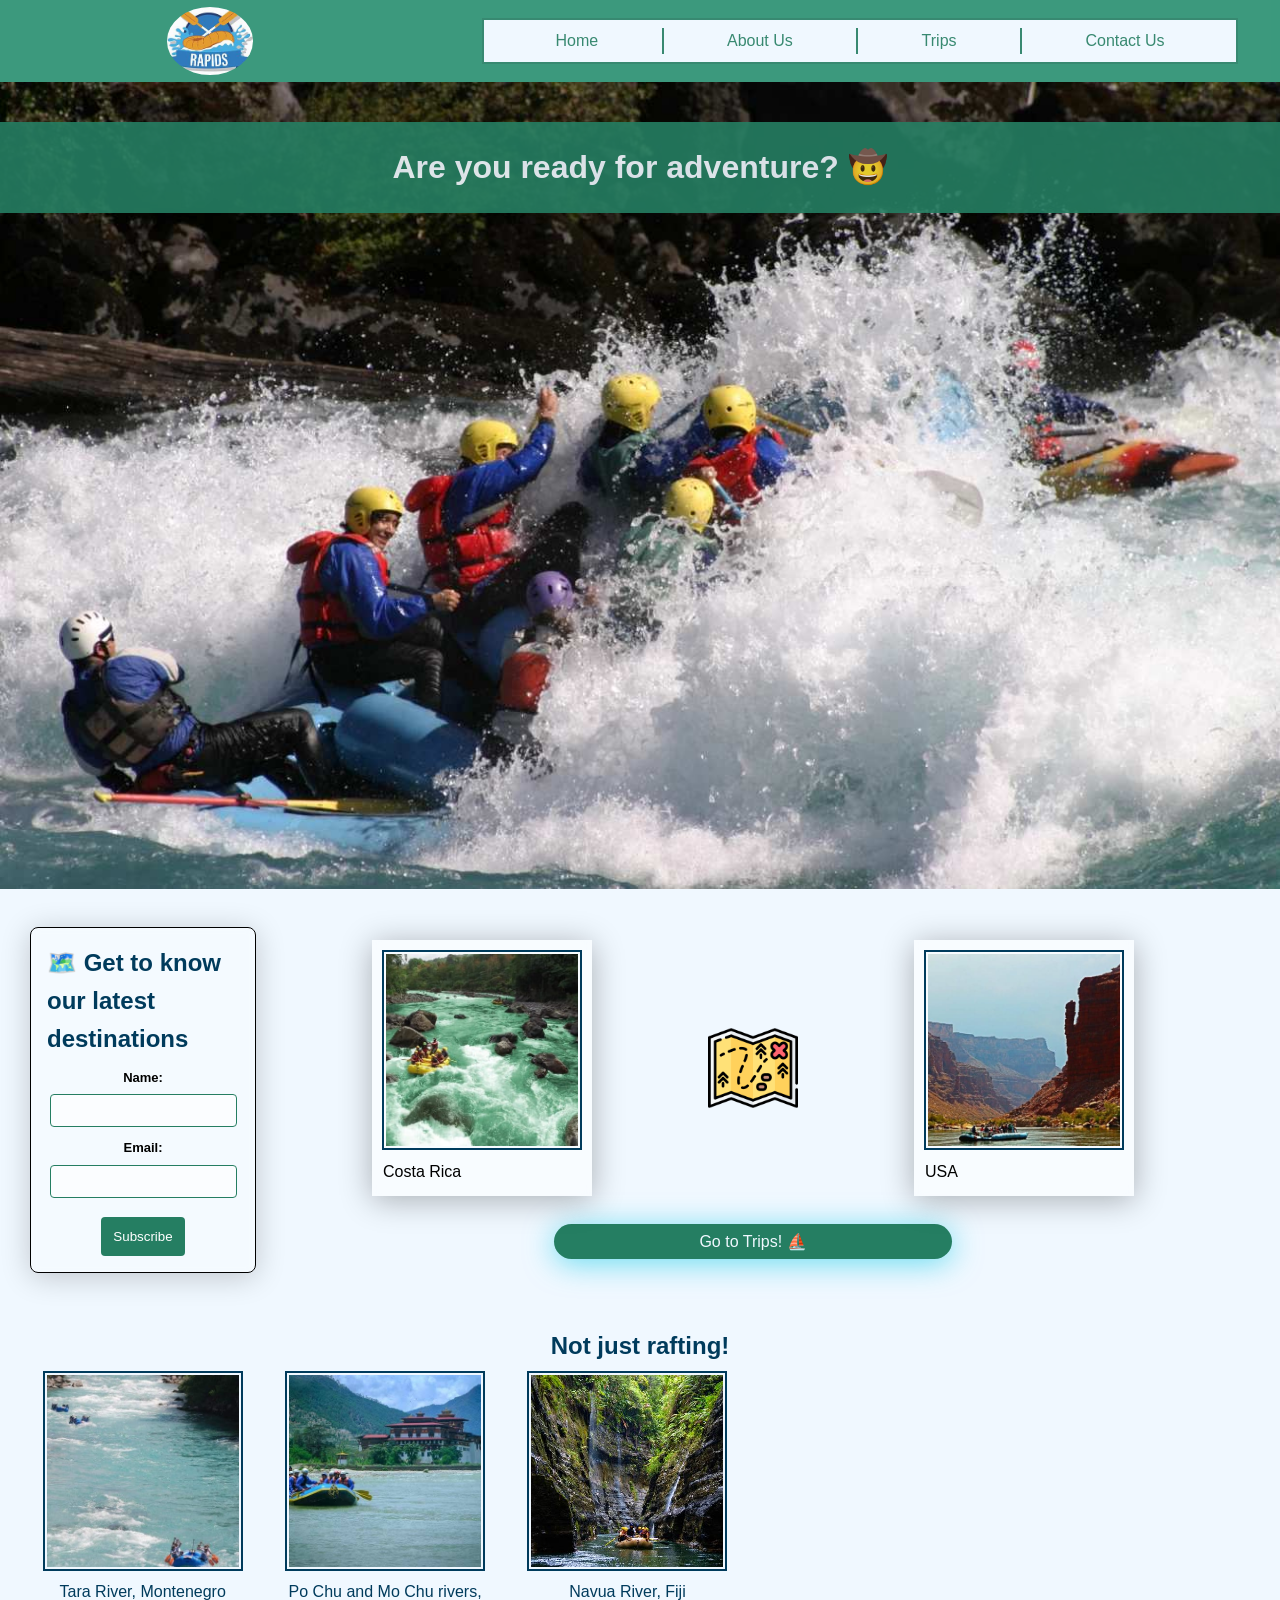
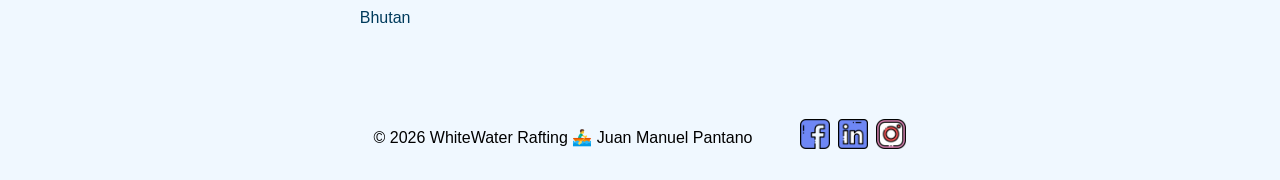
==== wwr/index.html @ 2a5b2a6c "home page design" ====
<!DOCTYPE HTML>
<html lang="english">

<head>
    <meta charset="UTF-8">
    <meta name="viewport" content="width=device-width, initial-scale=1.0">
    <meta name="description"
      content="Rafting Site landing page, information basic trip summaries and enrollment strategies.">
    <meta name="author" content="Juan Manuel Pantano Cordoba">
    <link rel="stylesheet" href="styles/rafting.css">
    <title>WhiteWater</title>
</head>

<body>
    <header>
        <img src="images/z-crossedoars.jpeg" alt="Logo of Rafting Company">
        <nav>
            <a href="index.html">Home</a>
            <a href="about.html">About Us</a>
            <a href="trips.html">Trips</a>
            <a href="contact.html">Contact Us</a>
        </nav>
    </header>
    <main>
        <div class="hero">
            <img src="images/iadventure.jpg" alt="Rafting activity">
            <h1>Are you ready for adventure? 🤠</h1>
        </div>
        <section class="news">

            <form class="newsletter" action="/subscribe" method="post">
                <h2>🗺️ Get to know our latest destinations </h2>
                <label for="name">Name:</label>
                <input type="text" id="name" name="name" required />

                <label for="email">Email:</label>
                <input type="email" id="email" name="email" required />

                <button type="submit">Subscribe</button>
            </form>
            <figure>
                <img src="images/pacuareriver.jpg" alt="Pacuare River">
                <figcaption>Costa Rica</figcaption>
            </figure>
            <img src="images/sign.png" alt="" class="sign">
            <figure>
                <img src="images/grandcanyon.jpg" alt="Grand Canyon River">
                <figcaption>USA</figcaption>
            </figure>

            <a href="trips.html">Go to Trips! ⛵</a>
        </section>
        <section class="adventures">
            <h2>Not just rafting!</h2>
            <figure>
                <img src="images/tarariver.jpg" alt="River">
                <figcaption>Tara River, Montenegro</figcaption>
            </figure>
            <figure>
                <img src="images/buthanriver.jpg" alt="River">
                <figcaption>Po Chu and Mo Chu rivers, Bhutan</figcaption>
            </figure>
            <figure>
                <img src="images/fiji.jpg" alt="River">
                <figcaption>Navua River, Fiji</figcaption>
            </figure>
        </section>
    </main>
    <footer>
        <p> &copy; 2026 WhiteWater Rafting 🚣‍♂️ Juan Manuel Pantano</p>
        <nav class="socialmedia">
            <a href="https://facebook.com">
                <img src="images/facebooklogo.png" alt="Facebook Logo">
            </a>
            <a href="https://linkedin.com">
                <img src="images/linkedin.png" alt="Linkedin Logo">
            </a>
            <a href="https://instagram.com">
                <img src="images/iglogo.png" alt="Instagram Logo">
            </a>
        </nav>
    </footer>
</body>

</html>
---- wwr/styles/rafting.css ----
:root {
    --primary-color: #003B5C;
    --secondary-color: #257E62;
    --accent1-color: #915F00;
    --accent2-color: #F0F8FF;
    --heading-font: "Montserrat", "Trebuchet MS", sans-serif;
    --body-font: "Open Sans", "Helvetica Neue", sans-serif;
}

* {
    margin: 0;
    padding: 0;
    box-sizing: border-box;
}

body {

    background-color: var(--accent2-color);
    font-family: var(--body-font);
    line-height: 1.6;
}

header,
main,
footer {
    max-width: 100%;
    margin: 0 auto;
    overflow: hidden;
    scrollbar-width: thin;
}

header {
    width: 100%;
    display: grid;
    grid-template-columns: 1fr 2fr;
    justify-items: center;
    align-items: center;
    gap: 20px;
    background-color: #298F6F;
    opacity: 0.9;
}

header img {
    width: 100px;
    height: auto;
    padding: 7px;
    border-radius: 100%;
}

header nav {
    display: flex;
    border: solid 2px var(--secondary-color);
    background-color: var(--accent2-color);
    justify-content: center;
    width: 90%;
    cursor: pointer;
}

header nav a {
    text-decoration: none;
    color: var(--secondary-color);
    text-align: center;
    justify-self: center;
    align-items: center;
    font-size: 1em;
    flex: 1 1 auto;
    height: 100%;
}

header nav a:not(:last-child) {
    border-right: 2px solid var(--secondary-color);
}

h1,
h2 {
    color: var(--primary-color);
    font-family: var(--heading-font);
}

nav,
p,
section,
article {
    margin: 16px;
    padding: 8px;
}

.socialmedia {
    display: flex;
    max-width: fit-content;
    gap: 8px;
    justify-content: flex-end;
}

.socialmedia a {
    text-decoration: none;
    max-width: fit-content;
}

.socialmedia a img {
    max-width: 30px;
}

.hero {
    position: relative;
    width: 100%;
    justify-content: center;
    align-items: center;

}

.hero img {
    width: 100%;
    height: auto;
    object-fit: cover;
}

.hero h1 {
    position: absolute;
    background-color: var(--secondary-color);
    color: var(--accent2-color);
    top: 40px;
    width: 100%;
    padding: 20px;
    text-align: center;
    opacity: 0.9;
}

.hero article {
    position: absolute;
    top: 60%;
    left: 5%;
    background-color: var(--accent1-color);
    color: var(--accent2-color);
    opacity: 0.95;
    width: 90%;
    border-radius: 1ch;
}

.hero article img {
    float: right;
    width: 15%;
    margin: 10px;
    border: 1px solid var(--accent2-color);
    border-radius: 1ch;
}

.hero article p {
    margin: 3px;
    font-size: 0.9rem;
    color: var(--accent2-color);
    font-weight: 600;
}

.history {
    display: grid;
    grid-template-columns: 1fr auto 1fr;
    grid-template-rows: auto 1fr;
    text-align: center;
    width: 100%;
    justify-content: center;
    align-items: center;
}

.history h2 {
    grid-column: 1/4;
}

.history img {
    max-width: 200px;
}

.history p {
    font-size: small;
}

.adventures {
    display: grid;
    grid-template-columns: repeat(5, 1fr);
    grid-template-rows: auto 300px;
    text-align: center;
    max-width: 100%;
    justify-content: center;
    gap: 5px;
    color: var(--primary-color);
}

.adventures h2 {
    grid-column: 1/11;
}

figure img {
    width: 200px;
    aspect-ratio: 1 / 1;
    padding: 2px;
    object-fit: cover;
    border: 2px solid var(--primary-color);
}

figure figcaption {
    padding: 1px;
    justify-self: center;
}

footer {
    display: flex;
    flex-direction: row;
    align-items: center;
    justify-content: center;

}

.contact {
    display: flex;
    flex-direction: column;
    justify-content: center;
    align-items: center;
}

.contact p {
    margin: 0;
    padding: 0;
}

.form {
    display: grid;
    grid-template-columns: 0.9fr 1fr;
    gap: 5%;

}

form {
    display: grid;
    grid-template-columns: 0.3fr 1fr;
    gap: 1px;
    justify-content: center;
    align-items: center;
}

label {
    display: block;
    margin-bottom: 1px;
    font-size: small;
}

input {
    margin: 2px;
    border-radius: 5px;
    padding: 3px;
}

label[for=message] {
    grid-column: 1/3;
}

textarea {
    grid-row: 5;
    grid-column: 1/3;

}

fieldset {
    display: grid;
    grid-template-columns: 15px 1fr;
    column-gap: 5px;
    padding: 5px;
    border: none;
}

label[for=subscribe] {
    grid-row: 6;
    grid-column: 1/3;
}

button {
    grid-column: 1/3;
    justify-self: center;
    padding: 10px;
    background-color: var(--secondary-color);
    color: var(--accent2-color);
    border-color: var(--secondary-color);
    border: solid;
    border-radius: 15px;
    cursor: pointer;
}

.staff {
    display: grid;
    grid-template-columns: repeat(3, 1fr);
    grid-template-rows: auto 300px;
    text-align: center;
    max-width: 100%;
    justify-content: center;
    gap: 5px;
    color: var(--primary-color);
}

.staff h2 {
    grid-column: 1/4;
}

.news {
    display: grid;
    width: 100%;
    grid-template-columns: 0.5fr 1fr 0.1fr 1fr;
    margin: 0;
    padding: 30px;
    justify-content: center;
    align-items: center;
    /*background: radial-gradient(circle, rgba(103, 224, 210, 1) 0%, rgba(237, 191, 122, 1) 100%);*/
}

.newsletter {
    display: flex;
    flex-direction: column;
    max-width: 400px;
    margin: 0 auto;
    padding: 1rem;
    border-radius: 8px;
    grid-column: 1/2;
    grid-row: 1/3;
    justify-content: center;
    align-items: center;
    border: 1px solid;
    background: rgba(255, 255, 255, 0.3);
    box-shadow: 0 4px 30px rgba(0, 0, 0, 0.2);
    backdrop-filter: blur(5px);
}

.newsletter label {
    margin-top: 0.5rem;
    font-weight: bold;
}

.newsletter input {
    padding: 0.5rem;
    margin-top: 0.25rem;
    border: 1px solid var(--secondary-color);
    border-radius: 4px;
    background: rgba(255, 255, 255, 0.6);
}

.newsletter button {
    margin-top: 1rem;
    padding: 0.75rem;
    background: var(--secondary-color);
    color: white;
    border: none;
    border-radius: 4px;
    cursor: pointer;
}

.news figure {
    width: 220px;
    aspect-ratio: 1/1;
    align-self: center;
    justify-self: center;
    padding: 10px;
    background: rgba(255, 255, 255, 0.5);
    box-shadow: 0 4px 30px rgba(0, 0, 0, 0.3);
    backdrop-filter: blur(5px);
}

.news .sign {
    width: 90px;
}

.news a {
    grid-column: 2/5;
    width: 40%;
    background: rgba(37, 126, 98);
    box-shadow: 0 4px 30px rgba(10, 200, 230, 0.6);
    ;
    text-decoration: none;
    color: var(--accent2-color);
    border-radius: 50px;
    text-align: center;
    align-self: center;
    justify-self: center;
    padding: 5px;
}
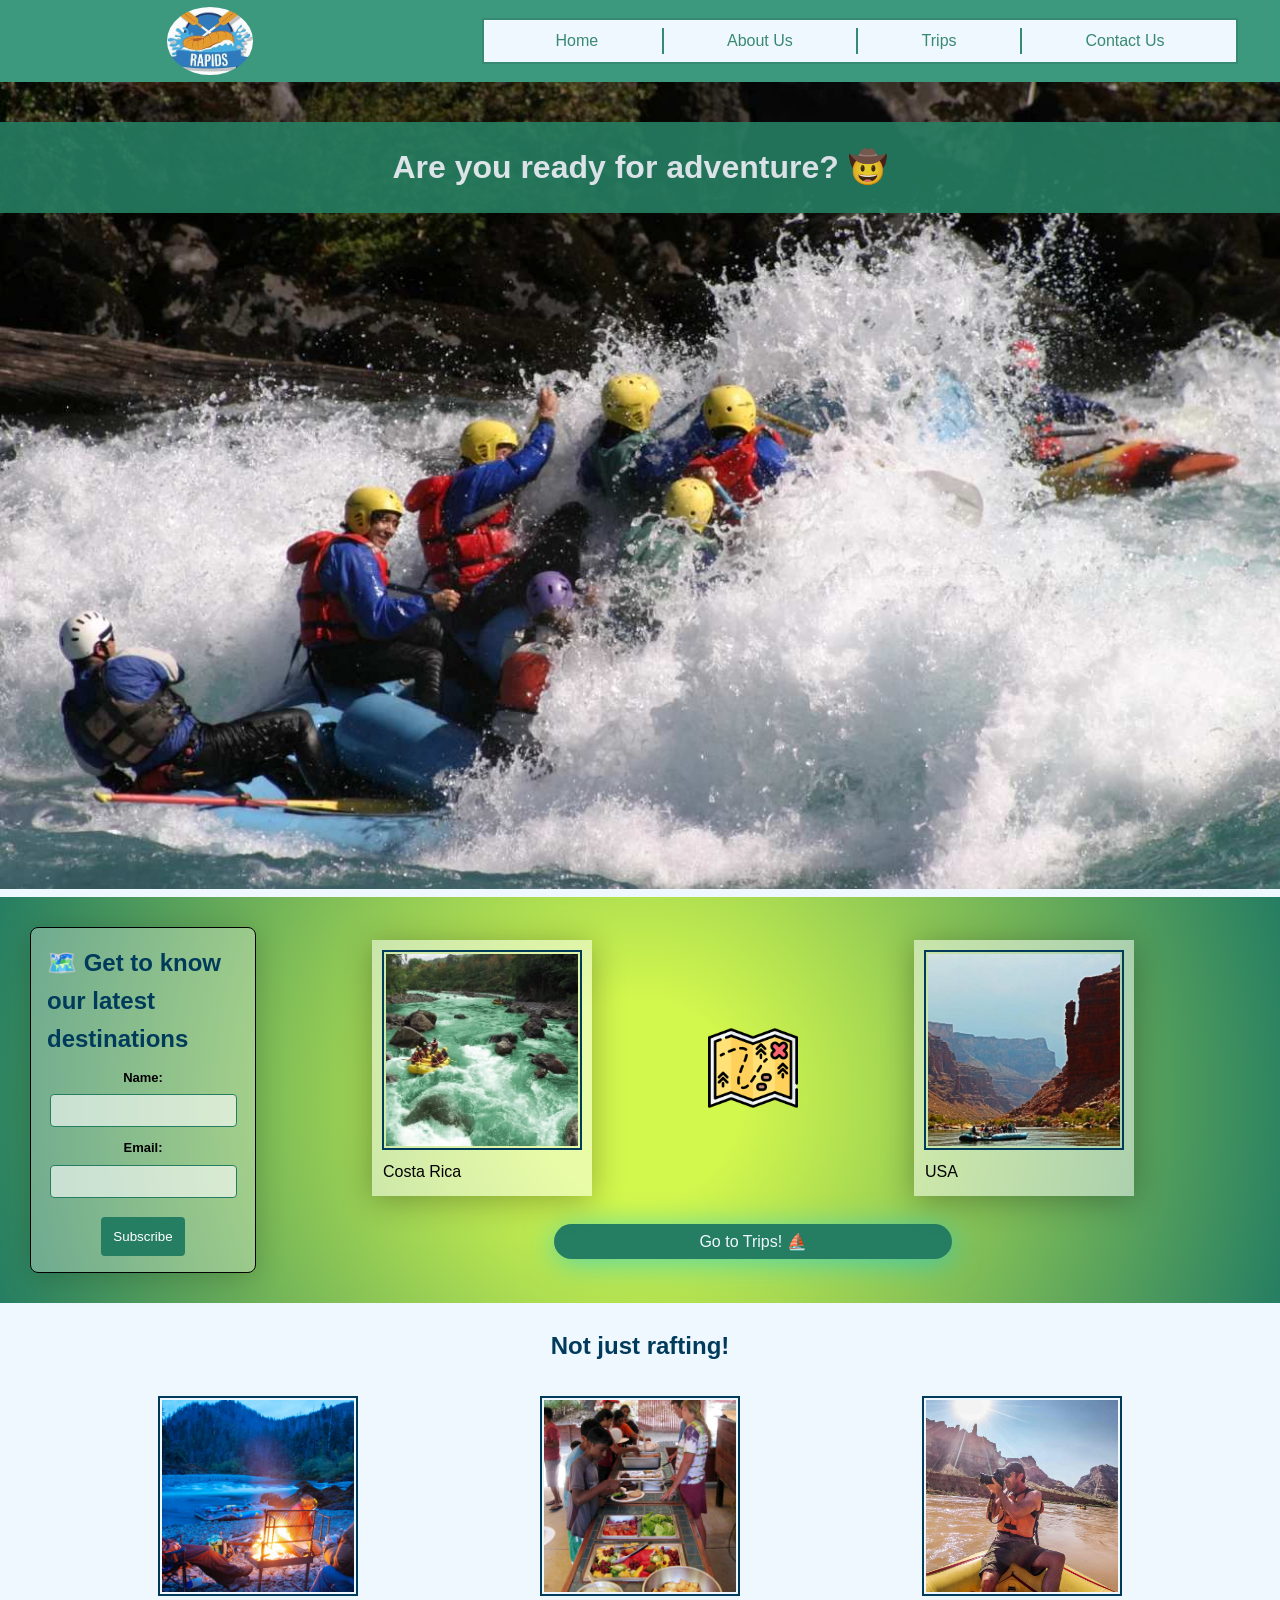
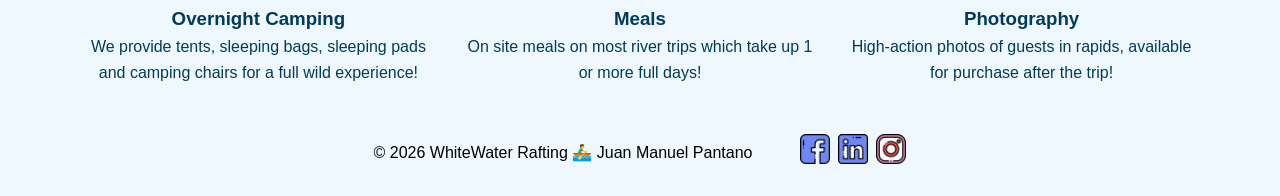
==== commit 5d67017d: "finish index" ====
--- a/wwr/index.html
+++ b/wwr/index.html
@@ -50,19 +50,28 @@
 
             <a href="trips.html">Go to Trips! ⛵</a>
         </section>
-        <section class="adventures">
+        <section class="adventures index">
             <h2>Not just rafting!</h2>
             <figure>
-                <img src="images/tarariver.jpg" alt="River">
-                <figcaption>Tara River, Montenegro</figcaption>
+                <img src="images/campfire.jpg" alt="River">
+                <figcaption>
+                    <h3>Overnight Camping</h3>We provide tents, sleeping bags, sleeping pads
+                    and camping chairs for a full wild experience!
+                </figcaption>
             </figure>
             <figure>
-                <img src="images/buthanriver.jpg" alt="River">
-                <figcaption>Po Chu and Mo Chu rivers, Bhutan</figcaption>
+                <img src="images/lunch.jpg" alt="River">
+                <figcaption>
+                    <h3>Meals</h3>On site meals on most river trips which take up 1 or more full
+                    days!
+                </figcaption>
             </figure>
             <figure>
-                <img src="images/fiji.jpg" alt="River">
-                <figcaption>Navua River, Fiji</figcaption>
+                <img src="images/photography.jpg" alt="River">
+                <figcaption>
+                    <h3>Photography</h3>High-action photos of guests in rapids, available for
+                    purchase after the trip!
+                </figcaption>
             </figure>
         </section>
     </main>
--- a/wwr/styles/rafting.css
+++ b/wwr/styles/rafting.css
@@ -177,7 +177,7 @@
 .adventures {
     display: grid;
     grid-template-columns: repeat(5, 1fr);
-    grid-template-rows: auto 300px;
+    grid-template-rows: auto;
     text-align: center;
     max-width: 100%;
     justify-content: center;
@@ -307,7 +307,12 @@
     padding: 30px;
     justify-content: center;
     align-items: center;
-    /*background: radial-gradient(circle, rgba(103, 224, 210, 1) 0%, rgba(237, 191, 122, 1) 100%);*/
+    background: radial-gradient(circle,
+            rgba(210,
+                247,
+                77,
+                1) 15%,
+            rgba(37, 126, 98, 1) 100%);
 }
 
 .newsletter {
@@ -378,4 +383,13 @@
     align-self: center;
     justify-self: center;
     padding: 5px;
+}
+
+.index {
+    grid-template-columns: repeat(3, 0.3fr);
+    gap: 30px;
+}
+
+.index h2 {
+    grid-column: 1/4;
 }
